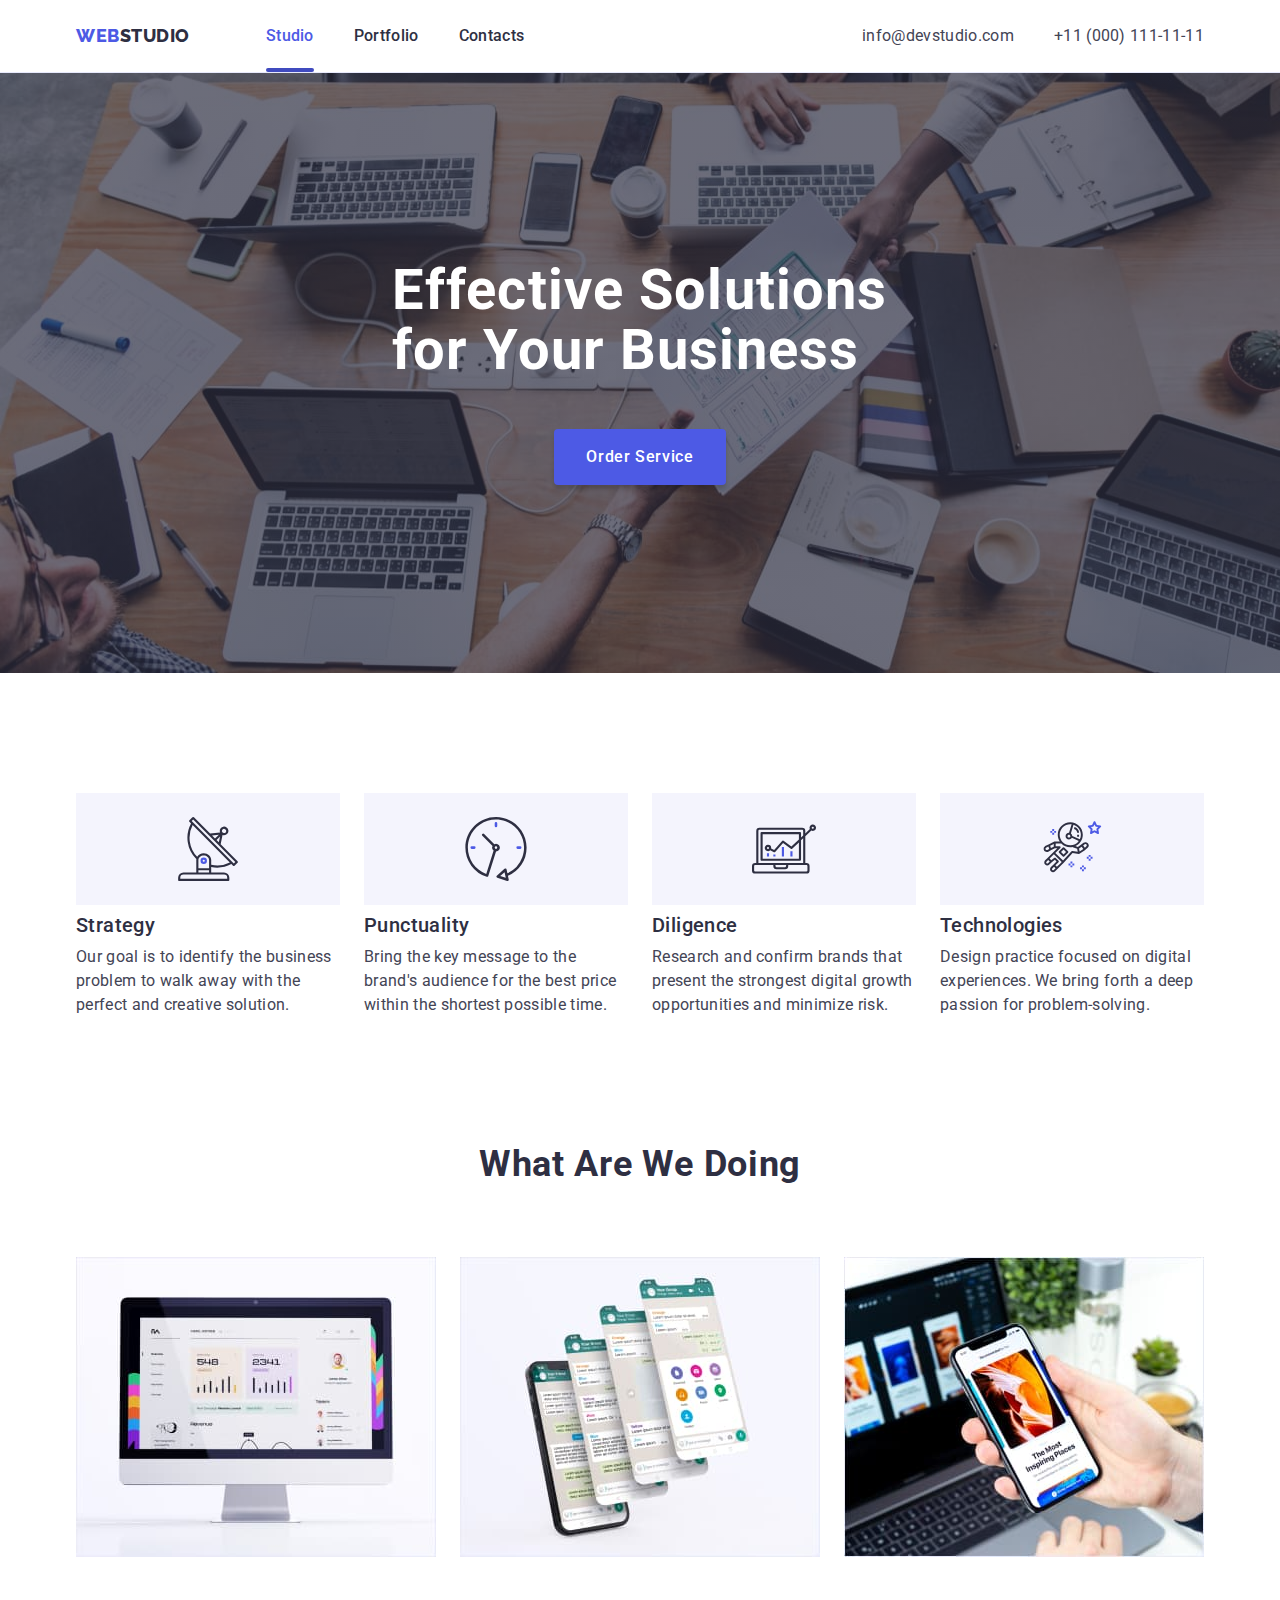
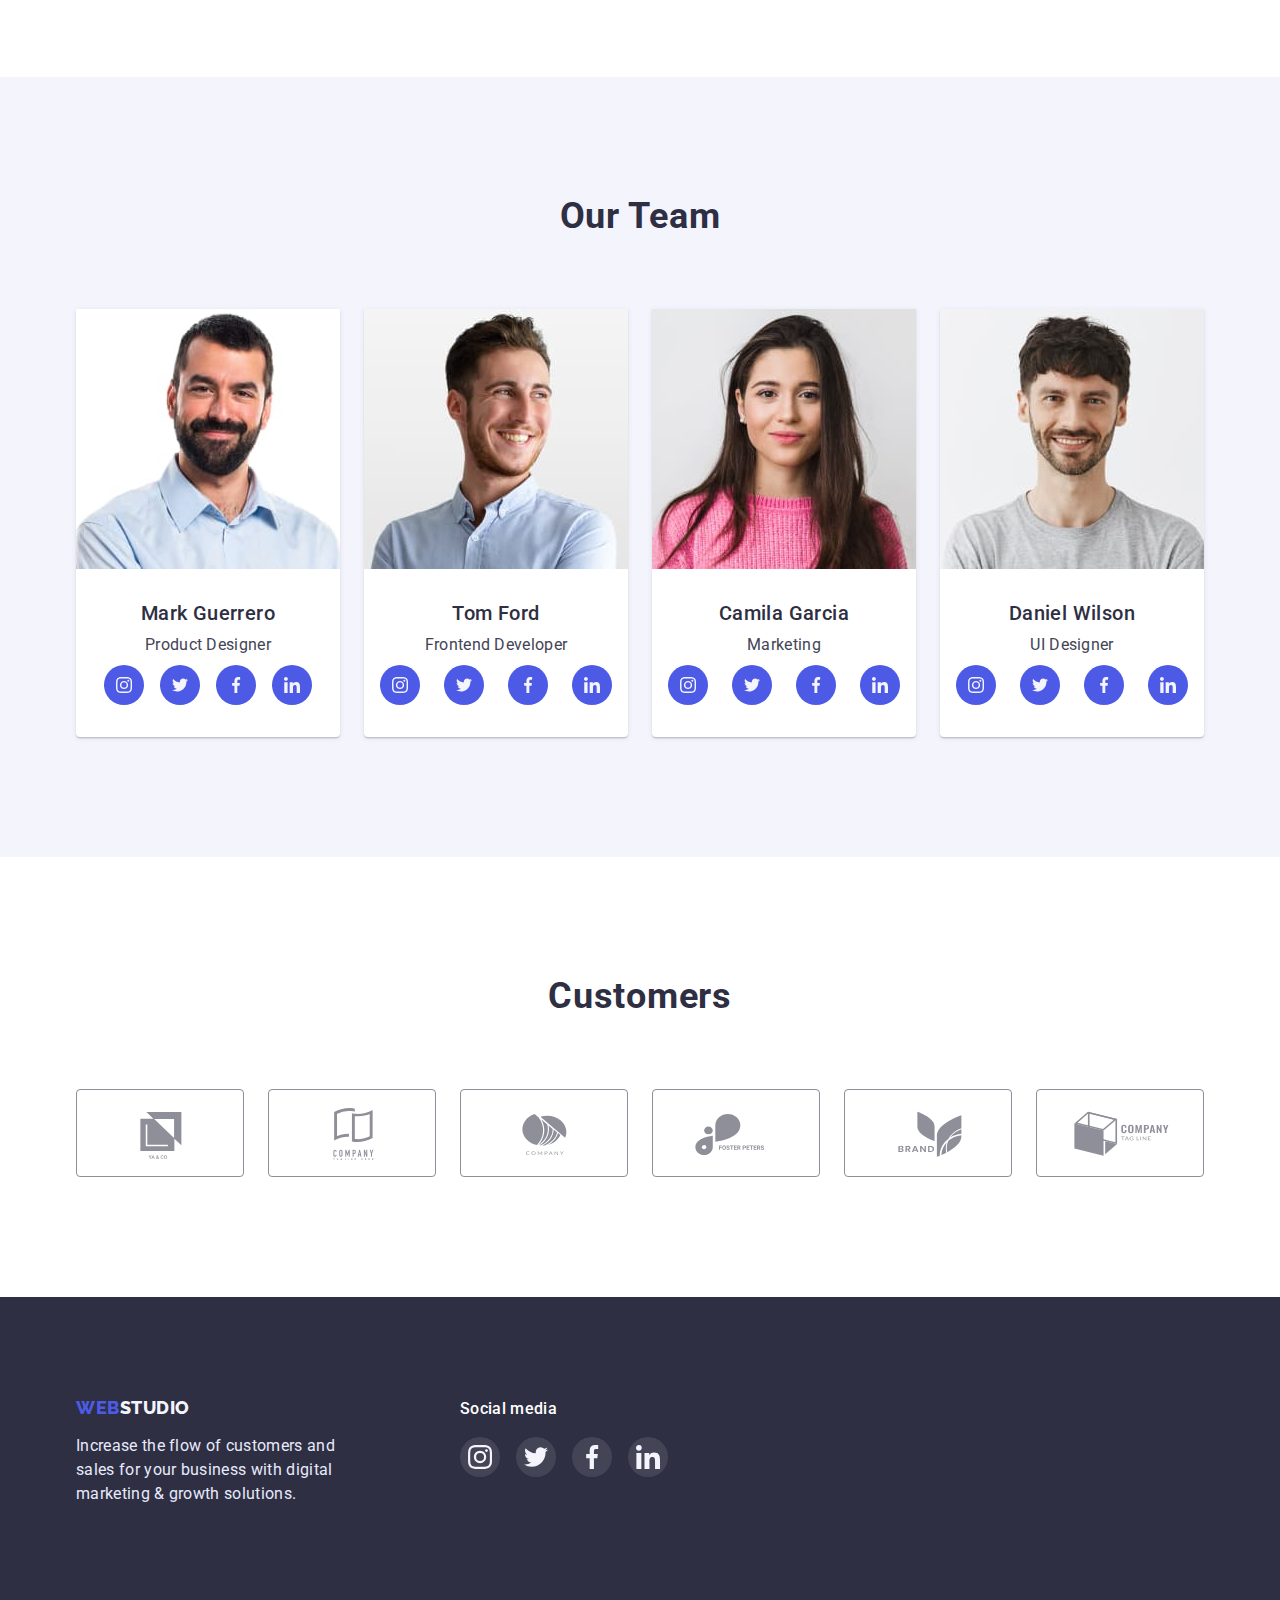
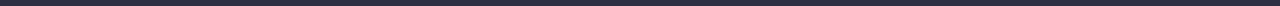
==== index.html @ 066c3ebd "Initial commit" ====
<!DOCTYPE html>
<html lang="en">
  <head>
    <meta charset="UTF-8" />
    <meta http-equiv="X-UA-Compatible" content="IE=edge" />
    <meta name="viewport" content="width=device-width, initial-scale=1.0" />

    <title>WebStudio</title>
    <link rel="preconnect" href="https://fonts.googleapis.com" />
    <link rel="preconnect" href="https://fonts.gstatic.com" crossorigin />
    <link
      href="https://fonts.googleapis.com/css2?family=Raleway:wght@800&family=Roboto:wght@400;500;700;900&display=swap"
      rel="stylesheet" />
    <link
      rel="stylesheet"
      href="https://cdnjs.cloudflare.com/ajax/libs/modern-normalize/1.1.0/modern-normalize.min.css" />
    <link rel="stylesheet" href="./css/styles.css" />
  </head>

  <body>
    <header class="page-header">
      <div class="container page-header-container">
        <nav class="page-nav">
          <a class="logo" href="./index.html"
            ><span class="name-web">Web</span
            ><span class="name-studio">Studio</span></a
          >
          <ul class="menu list">
            <li class="menu-item">
              <a class="menu-link link current" href="">Studio</a>
            </li>
            <li class="menu-item">
              <a class="menu-link link" href="./portfolio.html">Portfolio</a>
            </li>
            <li class="menu-item">
              <a class="menu-link link" href="">Contacts</a>
            </li>
          </ul>
        </nav>
        <address>
          <ul class="contact-info list">
            <li class="menu-item">
              <a class="contact-mail link" href="mailto:info@devstudio.com"
                >info@devstudio.com</a
              >
            </li>
            <li class="menu-item">
              <a class="contact-number link" href="tel:+110001111111"
                >+11 (000) 111-11-11</a
              >
            </li>
          </ul>
        </address>
      </div>
    </header>

    <main>
      <!--Hero-->
      <section class="section-hero">
        <div class="container container-hero">
          <h1 class="main-heading">Effective Solutions for Your Business</h1>
          <button class="main-btn" type="button" data-modal-open>
            Order Service
          </button>
        </div>
      </section>
      <!--Our advantages-->
      <section class="section-advantages">
        <div class="container">
          <h2 class="hidden-heading">Our advantages</h2>

          <ul class="list-advantages list">
            <li class="advantages-item">
              <div class="advantages-logo">
                <svg class="advantages-logo-icon" width="64" height="64">
                  <use href="./images/icons.svg#antenna"></use>
                </svg>
              </div>
              <h3 class="section-subtitle">Strategy</h3>
              <p class="section-text">
                Our goal is to identify the business problem to walk away with
                the perfect and creative solution.
              </p>
            </li>
            <li class="advantages-item">
              <div class="advantages-logo">
                <svg class="advantages-logo-icon" width="64" height="64">
                  <use href="./images/icons.svg#clock"></use>
                </svg>
              </div>
              <h3 class="section-subtitle">Punctuality</h3>
              <p class="section-text">
                Bring the key message to the brand's audience for the best price
                within the shortest possible time.
              </p>
            </li>
            <li class="advantages-item">
              <div class="advantages-logo">
                <svg class="advantages-logo-icon" width="64" height="64">
                  <use href="./images/icons.svg#diagram"></use>
                </svg>
              </div>
              <h3 class="section-subtitle">Diligence</h3>
              <p class="section-text">
                Research and confirm brands that present the strongest digital
                growth opportunities and minimize risk.
              </p>
            </li>
            <li class="advantages-item">
              <div class="advantages-logo">
                <svg class="advantages-logo-icon" width="64" height="64">
                  <use href="./images/icons.svg#astronaut"></use>
                </svg>
              </div>
              <h3 class="section-subtitle">Technologies</h3>
              <p class="section-text">
                Design practice focused on digital experiences. We bring forth a
                deep passion for problem-solving.
              </p>
            </li>
          </ul>
        </div>
      </section>
      <!-- What Are We Doing-->
      <section class="section section-doing">
        <div class="container">
          <h2 class="section-title">What are we doing</h2>
          <ul class="list doing-list">
            <li class="doing-item">
              <img
                src="./images/do-1.jpg"
                alt="monitor"
                width="360"
                height="300" />
            </li>
            <li class="doing-item">
              <img
                src="./images/do-2.jpg"
                alt="cellphone"
                width="360"
                height="300" />
            </li>
            <li class="doing-item">
              <img
                src="./images/do-3.jpg"
                alt="cellphone and laptop"
                width="360"
                height="300" />
            </li>
          </ul>
        </div>
      </section>
      <!-- Our Team-->
      <section class="section section-team">
        <div class="container">
          <h2 class="section-title">Our Team</h2>
          <ul class="list team-list">
            <li class="team-item">
              <img
                src="./images/mark-guerrero.jpg"
                alt="Product Designer"
                width="264"
                height="260" />
              <div class="card-description">
                <h3 class="section-subtitle">Mark Guerrero</h3>
                <p class="section-text">Product Designer</p>
                <ul class="social-list list">
                  <li class="social-list-item">
                    <a href="" class="social-list-link">
                      <svg class="social-list-icon" width="16" height="16">
                        <use href="./images/icons.svg#instagram"></use>
                      </svg>
                    </a>
                  </li>
                  <li class="social-list-item">
                    <a href="" class="social-list-link">
                      <svg class="social-list-icon" width="16" height="16">
                        <use href="./images/icons.svg#twitter"></use>
                      </svg>
                    </a>
                  </li>
                  <li class="social-list-item">
                    <a href="" class="social-list-link">
                      <svg class="social-list-icon" width="16" height="16">
                        <use href="./images/icons.svg#facebook"></use>
                      </svg>
                    </a>
                  </li>
                  <li class="social-list-item">
                    <a href="" class="social-list-link">
                      <svg class="social-list-icon" width="16" height="16">
                        <use href="./images/icons.svg#linkedin"></use>
                      </svg>
                    </a>
                  </li>
                </ul>
              </div>
            </li>
            <li class="team-item">
              <img
                src="./images/tom-ford.jpg"
                alt="Frontend Developer"
                width="264"
                height="260" />
              <div class="card-description">
                <h3 class="section-subtitle">Tom Ford</h3>
                <p class="section-text">Frontend Developer</p>
                <ul class="social-list">
                  <li class="social-list-item">
                    <a href="" class="social-list-link">
                      <svg class="social-list-icon" width="16" height="16">
                        <use href="./images/icons.svg#instagram"></use>
                      </svg>
                    </a>
                  </li>
                  <li class="social-list-item">
                    <a href="" class="social-list-link">
                      <svg class="social-list-icon" width="16" height="16">
                        <use href="./images/icons.svg#twitter"></use>
                      </svg>
                    </a>
                  </li>
                  <li class="social-list-item">
                    <a href="" class="social-list-link">
                      <svg class="social-list-icon" width="16" height="16">
                        <use href="./images/icons.svg#facebook"></use>
                      </svg>
                    </a>
                  </li>
                  <li class="social-list-item">
                    <a href="" class="social-list-link">
                      <svg class="social-list-icon" width="16" height="16">
                        <use href="./images/icons.svg#linkedin"></use>
                      </svg>
                    </a>
                  </li>
                </ul>
              </div>
            </li>
            <li class="team-item">
              <img
                src="./images/camila-garcia.jpg"
                alt="Marketing Specialist"
                width="264"
                height="260" />
              <div class="card-description">
                <h3 class="section-subtitle">Camila Garcia</h3>
                <p class="section-text">Marketing</p>
                <ul class="social-list">
                  <li class="social-list-item">
                    <a href="" class="social-list-link">
                      <svg class="social-list-icon" width="16" height="16">
                        <use href="./images/icons.svg#instagram"></use>
                      </svg>
                    </a>
                  </li>
                  <li class="social-list-item">
                    <a href="" class="social-list-link">
                      <svg class="social-list-icon" width="16" height="16">
                        <use href="./images/icons.svg#twitter"></use>
                      </svg>
                    </a>
                  </li>
                  <li class="social-list-item">
                    <a href="" class="social-list-link">
                      <svg class="social-list-icon" width="16" height="16">
                        <use href="./images/icons.svg#facebook"></use>
                      </svg>
                    </a>
                  </li>
                  <li class="social-list-item">
                    <a href="" class="social-list-link">
                      <svg class="social-list-icon" width="16" height="16">
                        <use href="./images/icons.svg#linkedin"></use>
                      </svg>
                    </a>
                  </li>
                </ul>
              </div>
            </li>
            <li class="team-item">
              <img
                src="./images/daniel-wilson.jpg"
                alt="UI Designer"
                width="264"
                height="260" />
              <div class="card-description">
                <h3 class="section-subtitle">Daniel Wilson</h3>
                <p class="section-text">UI Designer</p>
                <ul class="social-list">
                  <li class="social-list-item">
                    <a href="" class="social-list-link">
                      <svg class="social-list-icon" width="16" height="16">
                        <use href="./images/icons.svg#instagram"></use>
                      </svg>
                    </a>
                  </li>
                  <li class="social-list-item">
                    <a href="" class="social-list-link">
                      <svg class="social-list-icon" width="16" height="16">
                        <use href="./images/icons.svg#twitter"></use>
                      </svg>
                    </a>
                  </li>
                  <li class="social-list-item">
                    <a href="" class="social-list-link">
                      <svg class="social-list-icon" width="16" height="16">
                        <use href="./images/icons.svg#facebook"></use>
                      </svg>
                    </a>
                  </li>
                  <li class="social-list-item">
                    <a href="" class="social-list-link">
                      <svg class="social-list-icon" width="16" height="16">
                        <use href="./images/icons.svg#linkedin"></use>
                      </svg>
                    </a>
                  </li>
                </ul>
              </div>
            </li>
          </ul>
        </div>
      </section>

      <!-- Customers -->
      <section class="section section-customers">
        <div class="container">
          <h2 class="section-title customers-title">Customers</h2>
          <ul class="customers-list">
            <li class="customers-item">
              <a href="" class="customers-link">
                <svg class="customers-icon" width="104" height="56">
                  <use href="./images/icons.svg#logo-1"></use>
                </svg>
              </a>
            </li>
            <li class="customers-item">
              <a href="" class="customers-link">
                <svg class="customers-icon" width="104" height="56">
                  <use href="./images/icons.svg#logo-2"></use>
                </svg>
              </a>
            </li>
            <li class="customers-item">
              <a href="" class="customers-link">
                <svg class="customers-icon" width="104" height="56">
                  <use href="./images/icons.svg#logo-3"></use>
                </svg>
              </a>
            </li>
            <li class="customers-item">
              <a href="" class="customers-link">
                <svg class="customers-icon" width="104" height="56">
                  <use href="./images/icons.svg#logo-4"></use>
                </svg>
              </a>
            </li>
            <li class="customers-item">
              <a href="" class="customers-link">
                <svg class="customers-icon" width="104" height="56">
                  <use href="./images/icons.svg#logo-5"></use>
                </svg>
              </a>
            </li>
            <li class="customers-item">
              <a href="" class="customers-link">
                <svg class="customers-icon" width="104" height="56">
                  <use href="./images/icons.svg#logo-6"></use>
                </svg>
              </a>
            </li>
          </ul>
        </div>
      </section>
    </main>
    <!-- Footer -->
    <footer class="footer">
      <div class="container footer-general">
        <div>
          <a class="link name-footer" href="./index.html"
            ><span class="name-web-footer">Web</span
            ><span class="name-studio-footer">Studio</span></a
          >
          <p class="text-footer">
            Increase the flow of customers and sales for your business with
            digital marketing & growth solutions.
          </p>
        </div>

        <div class="social-media-footer">
          <p class="social-media">Social media</p>
          <ul class="social-list list">
            <li class="social-list-item">
              <a href="" class="footer-list-link">
                <svg class="footer-icon" width="24" height="24">
                  <use href="./images/icons.svg#instagram-2"></use>
                </svg>
              </a>
            </li>
            <li class="social-list-item">
              <a href="" class="footer-list-link">
                <svg class="footer-icon" width="24" height="24">
                  <use href="./images/icons.svg#twitter-2"></use>
                </svg>
              </a>
            </li>
            <li class="social-list-item">
              <a href="" class="footer-list-link">
                <svg class="footer-icon" width="24" height="24">
                  <use href="./images/icons.svg#facebook-2"></use>
                </svg>
              </a>
            </li>
            <li class="social-list-item">
              <a href="" class="footer-list-link">
                <svg class="footer-icon" width="24" height="24">
                  <use href="./images/icons.svg#linkedin-2"></use>
                </svg>
              </a>
            </li>
          </ul>
        </div>
      </div>
    </footer>

    <div class="backdrop is-hidden" data-modal>
      <div class="modal">
        <button type="button" class="modal-close-btn" data-modal-close>
          <svg class="modal-close-icon" width="8" height="8">
            <use href="./images/icons.svg#icon-close-modal"></use>
          </svg>
        </button>
      </div>
    </div>

    <script src="./js/modal.js"></script>
  </body>
</html>
---- css/styles.css ----
:root {
  --primary-brand-color: #4d5ae5;
  --pressed-state-color: #404bbf;
  --headings-herobackground-color: #2e2f42;
  --body-text-color: #434455;
  --background-color: #ffffff;
  --light-background-color: #f4f4fd;
  --accent-color: #e7e9fc;
}

/* ================MAIN PAGE================ */
body {
  font-family: "Roboto", sans-serif;
  color: var(--headings-herobackground-color);
  background-color: var(--background-color);
}

h1,
h2,
h3,
h4,
h5,
h6,
p {
  margin: 0;
}

ul,
ol {
  list-style: none;
  padding-left: 0;
  margin: 0;
}

a {
  text-decoration: none;
}

img {
  display: block;
  max-width: 100%;
  height: auto;
}

button {
  display: block;
  border: none;
  border-radius: 4px;
  cursor: pointer;
}

.section {
  padding-top: 120px;
  padding-bottom: 120px;
}

.container {
  width: 100%;
  max-width: 1158px;
  padding: 0 15px;
  margin: 0 auto;
  align-items: center;
}

/* ================HEADER================ */
.page-header {
  border-bottom: 1px solid var(--accent-color);
  display: flex;
}

.page-header-container {
  display: flex;
}

.page-nav {
  display: flex;
  align-items: center;
}

.page-nav .list {
  margin-left: 76px;
}

.name-web {
  font-family: "Raleway", sans-serif;
  font-weight: 800;
  font-size: 18px;
  line-height: 1.33;
  letter-spacing: 0.03em;
  text-transform: uppercase;
  text-decoration: none;

  color: var(--primary-brand-color);
}

.logo {
  text-decoration: none;
}

.name-studio {
  font-family: "Raleway", sans-serif;
  font-weight: 800;
  font-size: 18px;
  line-height: 1.33;
  letter-spacing: 0.03em;
  text-transform: uppercase;

  color: var(--headings-herobackground-color);
}

.menu {
  display: flex;
}

.menu .menu-item + .menu-item {
  margin-left: 40px;
}

.menu-link.current {
  color: var(--primary-brand-color);
}
.menu-link {
  display: block;
  padding-top: 24px;
  padding-bottom: 24px;
  font-family: "Roboto", sans-serif;
  font-weight: 500;
  font-size: 16px;
  line-height: 1.5;
  letter-spacing: 0.02em;
  position: relative;

  color: var(--headings-herobackground-color);
  transition: color 250ms cubic-bezier(0.4, 0, 0.2, 1);
}

.menu-link.current::after {
  content: "";

  position: absolute;
  left: 0;
  bottom: 0;
  display: block;
  width: 100%;
  height: 4px;
  background-color: var(--pressed-state-color);
  border-radius: 2px;
  opacity: 1;
  /* transition: opacity 250ms cubic-bezier(0.4, 0, 0.2, 1); */
}

.menu-link:hover,
.menu-link:focus,
.menu-link:active,
.contact-mail:hover,
.contact-mail:focus,
.contact-mail:active,
.contact-number:hover,
.contact-number:focus,
.contact-number:active {
  color: var(--pressed-state-color);
}

.contact-info {
  display: flex;
}

address {
  margin-left: auto;
  font-style: normal;
}

.contact-info .menu-item + .menu-item {
  margin-left: 40px;
}

.contact-mail,
.contact-number {
  font-size: 16px;
  line-height: 1.5;
  letter-spacing: 0.02em;

  color: var(--body-text-color);
  transition: color 250ms cubic-bezier(0.4, 0, 0.2, 1);
}

/* ================SECTION HERO================ */

.section-hero {
  margin: 0 auto;
  padding: 188px 0;
  background-image: linear-gradient(
      rgba(46, 47, 66, 0.7),
      rgba(46, 47, 66, 0.7)
    ),
    url(../images/people-office.jpg);
  background-size: cover;
  background-repeat: no-repeat;
  max-width: 1440px;
  max-height: 600px;

  background-color: var(--headings-herobackground-color);
}

.main-btn {
  display: block;
  min-width: 169px;
  font-weight: 500;
  font-size: 16px;
  line-height: 1.5;
  letter-spacing: 0.04em;
  color: var(--background-color);
  background-color: var(--primary-brand-color);
  box-shadow: 0px 4px 4px rgba(0, 0, 0, 0.15);
  border: none;
  margin: 0 auto;
  padding: 16px 32px;

  transition: background-color 250ms cubic-bezier(0.4, 0, 0.2, 1);
}

.main-btn:hover,
.main-btn:focus {
  background-color: var(--pressed-state-color);
}

.main-heading {
  width: 496px;
  margin: 0 auto;
  margin-bottom: 48px;
  font-weight: 700;
  font-size: 56px;
  line-height: 1.07;
  letter-spacing: 0.02em;

  color: var(--background-color);
}

/* ================SECTION ADVANTAGES================ */

.section-advantages {
  padding: 120px 0;
}

.hidden-heading {
  position: absolute;
  width: 1px;
  height: 1px;
  margin: -1px;
  border: 0;
  padding: 0;

  white-space: nowrap;
  clip-path: inset(100%);
  clip: rect(0 0 0 0);
  overflow: hidden;
}

.advantages-logo {
  display: flex;
  justify-content: center;
  align-items: center;
  width: 264px;
  height: 112px;
  margin-bottom: 8px;
  background-color: var(--light-background-color);
}

.list-advantages {
  display: flex;
}

.list-advantages .advantages-item + .advantages-item {
  margin-left: 24px;
}

.advantages-item .section-text {
  text-align: left;
}

.section-subtitle {
  margin-bottom: 8px;
  font-weight: 500;
  font-size: 20px;
  line-height: 1.2;
  letter-spacing: 0.02em;
  color: var(--headings-herobackground-color);
}

.section-text {
  margin-top: 0;
  margin-bottom: 8px;
  font-style: normal;
  font-size: 16px;
  line-height: 1.5;
  letter-spacing: 0.02em;

  color: var(--body-text-color);
}

.section-title {
  margin-bottom: 72px;
  font-weight: 700;
  font-size: 36px;
  line-height: 1.11;

  text-align: center;
  letter-spacing: 0.02em;
  text-transform: capitalize;

  color: var(--headings-herobackground-color);
}

/* ================SECTION WHAT ARE WE DOING================ */

.section-doing {
  padding-top: 0;
}

.doing-list {
  display: flex;
  gap: 24px;
}

/* ================SECTION TEAM================ */

.section-team {
  background-color: var(--light-background-color);
}

.card-description {
  text-align: center;
  padding-top: 32px;
  padding-bottom: 32px;
}

.team-list {
  display: flex;
}

.team-list .team-item {
  background-color: var(--background-color);
  box-shadow: 0px 1px 6px rgba(46, 47, 66, 0.08),
    0px 1px 1px rgba(46, 47, 66, 0.16), 0px 2px 1px rgba(46, 47, 66, 0.08);
  border-radius: 0px 0px 4px 4px;
}

.team-list .team-item + .team-item {
  margin-left: 24px;
}

.social-list {
  display: flex;
  justify-content: center;
  gap: 24px;
}
.social-list-link {
  display: flex;
  justify-content: center;
  align-items: center;
  width: 40px;
  height: 40px;
  border-radius: 50%;
  background-color: var(--primary-brand-color);
  transition: background-color 250ms cubic-bezier(0.4, 0, 0.2, 1);
}

.social-list-link:hover,
.social-list-link:focus {
  background-color: var(--pressed-state-color);
}

/* ================CUSTOMERS================ */

.customers-list {
  display: flex;
  margin: 0 auto;
  justify-content: center;
  align-items: center;
  gap: 24px;
}

.customers-link {
  display: flex;
  justify-content: center;
  align-items: center;
  width: 168px;
  height: 88px;

  color: #8e8f99;
  border: 1px solid currentColor;
  border-radius: 4px;
  transition: color 250ms cubic-bezier(0.4, 0, 0.2, 1);
}

.customers-link:hover,
.customers-link:focus {
  color: var(--pressed-state-color);
}

.customers-icon {
  fill: currentColor;
}

/* ================FOOTER================ */

.footer {
  background-color: var(--headings-herobackground-color);
  padding-top: 100px;
  padding-bottom: 100px;
}

.footer-general {
  display: flex;
  align-items: flex-start;
}

.name-studio-footer {
  color: var(--light-background-color);
}

.name-footer {
  display: inline-block;
  margin-bottom: 16px;
  font-family: "Raleway", sans-serif;
  font-weight: 800;
  font-size: 18px;
  line-height: 1.17;
  letter-spacing: 0.03em;
  text-transform: uppercase;
  color: var(--primary-brand-color);
}

.text-footer {
  max-width: 100%;
  width: 264px;
  margin-top: 0;
  margin-bottom: 0;
  font-size: 16px;
  line-height: 1.5;
  letter-spacing: 0.02em;
  color: var(--accent-color);
}

.flex-footer {
  display: flex;
}

.footer-list-link {
  display: flex;
  justify-content: center;
  align-items: center;
  width: 40px;
  height: 40px;
  border-radius: 50%;
  background-color: rgba(255, 255, 255, 0.1);
  transition: background-color 250ms cubic-bezier(0.4, 0, 0.2, 1);
}

.footer-list-link:hover,
.footer-list-link:focus {
  background-color: #31d0aa;
}

.social-media-footer {
  margin-left: 120px;
}

.social-media {
  display: block;
  font-family: "Roboto", sans-serif;
  font-weight: 500;
  font-size: 16px;
  line-height: 1.5;
  letter-spacing: 0.02em;
  margin-bottom: 16px;
  color: var(--background-color);
}

.social-list-footer {
  display: flex;
}

.social-list.list {
  gap: 16px;
}

/* ================MODAL================ */
.backdrop {
  position: fixed;
  top: 0;
  left: 0;
  z-index: 100;
  width: 100%;
  height: 100%;
  background-color: rgba(46, 47, 66, 0.4);
  transform: scale(1);
  transition: transform 250ms cubic-bezier(0.4, 0, 0.2, 1),
    opacity 250ms cubic-bezier(0.4, 0, 0.2, 1),
    visibility 250ms cubic-bezier(0.4, 0, 0.2, 1);
}

.backdrop.is-hidden {
  opacity: 0;
  visibility: hidden;
  pointer-events: none;
  transform: scale(0);
}

.modal {
  position: absolute;
  top: 50%;
  left: 50%;
  transform: translate(-50%, -50%);
  width: 408px;
  height: 576px;
  background-color: #fcfcfc;
}

.modal-close-btn {
  position: absolute;
  top: 24px;
  right: 24px;
  display: flex;
  justify-content: center;
  align-items: center;
  width: 24px;
  height: 24px;
  padding: 0;
  background-color: var(--accent-color);
  border: 1px solid rgba(0, 0, 0, 0.1);
  border-radius: 50%;

  transition: background-color 250ms cubic-bezier(0.4, 0, 0.2, 1);
}

.modal-close-btn:hover,
.modal-close-btn:focus {
  background-color: var(--pressed-state-color);
}

.modal-close-btn:hover .modal-close-icon {
  fill: var(--background-color);
}
.modal-close-icon {
  transition: fill 250ms cubic-bezier(0.4, 0, 0.2, 1);
}

/*================portfolio.html================ */
.filter-buttons {
  display: flex;
  justify-content: center;
  margin-bottom: 72px;
}

.filter-item + .filter-item {
  margin-left: 24px;
}

.filter-btn {
  padding: 12px 24px;
  font-family: "Roboto", sans-serif;
  font-weight: 500;
  font-size: 16px;
  line-height: 1.5;
  letter-spacing: 0.04em;
  color: var(--primary-brand-color);
  background-color: var(--light-background-color);
  border: 1px solid var(--accent-color);
  transition: color 250ms cubic-bezier(0.4, 0, 0.2, 1),
    background-color 250ms cubic-bezier(0.4, 0, 0.2, 1),
    box-shadow 250ms cubic-bezier(0.4, 0, 0.2, 1);
}

.filter-btn:hover,
.filter-btn:focus {
  color: var(--background-color);
  background-color: var(--pressed-state-color);
  box-shadow: 0px 3px 1px rgba(0, 0, 0, 0.1), 0px 2px 1px rgba(0, 0, 0, 0.08),
    0px 2px 2px rgba(0, 0, 0, 0.12);
}

.portfolio-section {
  padding-top: 96px;
  padding-bottom: 120px;
}
.card-description-portfolio {
  padding-top: 32px;
  padding-bottom: 32px;
  padding-left: 16px;
  border: 1px solid var(--accent-color);
  border-top: 0;
}

.portfolio-items {
  display: flex;
  flex-wrap: wrap;
}

.portfolio-list {
  width: 360px;
  margin-right: 24px;
  margin-bottom: 48px;
}

.portfolio-item {
  display: block;
  box-shadow: 0px 1px 6px rgba(46, 47, 66, 0.08);
  transition: box-shadow 250ms cubic-bezier(0.4, 0, 0.2, 1);
}

.portfolio-item:hover,
.portfolio-item:focus {
  box-shadow: 0px 1px 6px rgba(46, 47, 66, 0.08),
    0px 1px 1px rgba(46, 47, 66, 0.16), 0px 2px 1px rgba(46, 47, 66, 0.08);
}

.portfolio-list:nth-child(3n) {
  margin-right: 0;
}

.portfolio-list:nth-last-child(-n + 3) {
  margin-bottom: 0;
}

.overlay {
  position: absolute;
  left: 0;
  top: 0;
  width: 100%;
  height: 100%;
  overflow: auto;
  transform: translate(0, 100%);
  transition: transform 250ms cubic-bezier(0.4, 0, 0.2, 1);
  font-family: "Roboto", sans-serif;
  font-size: 16px;
  line-height: 1.5;
  letter-spacing: 0.02em;
  padding: 40px 32px 164px;

  color: var(--light-background-color);
  background-color: var(--primary-brand-color);
  background-image: linear-gradient(
      0deg,
      rgba(77, 90, 229, 0.1),
      rgba(77, 90, 229, 0.1)
    ),
    url(4);
}

.portfolio-item:hover .overlay,
.portfolio-item:focus .overlay {
  transform: translate(0, 0);
}

.team-list-wrapper {
  position: relative;
  overflow: hidden;
}
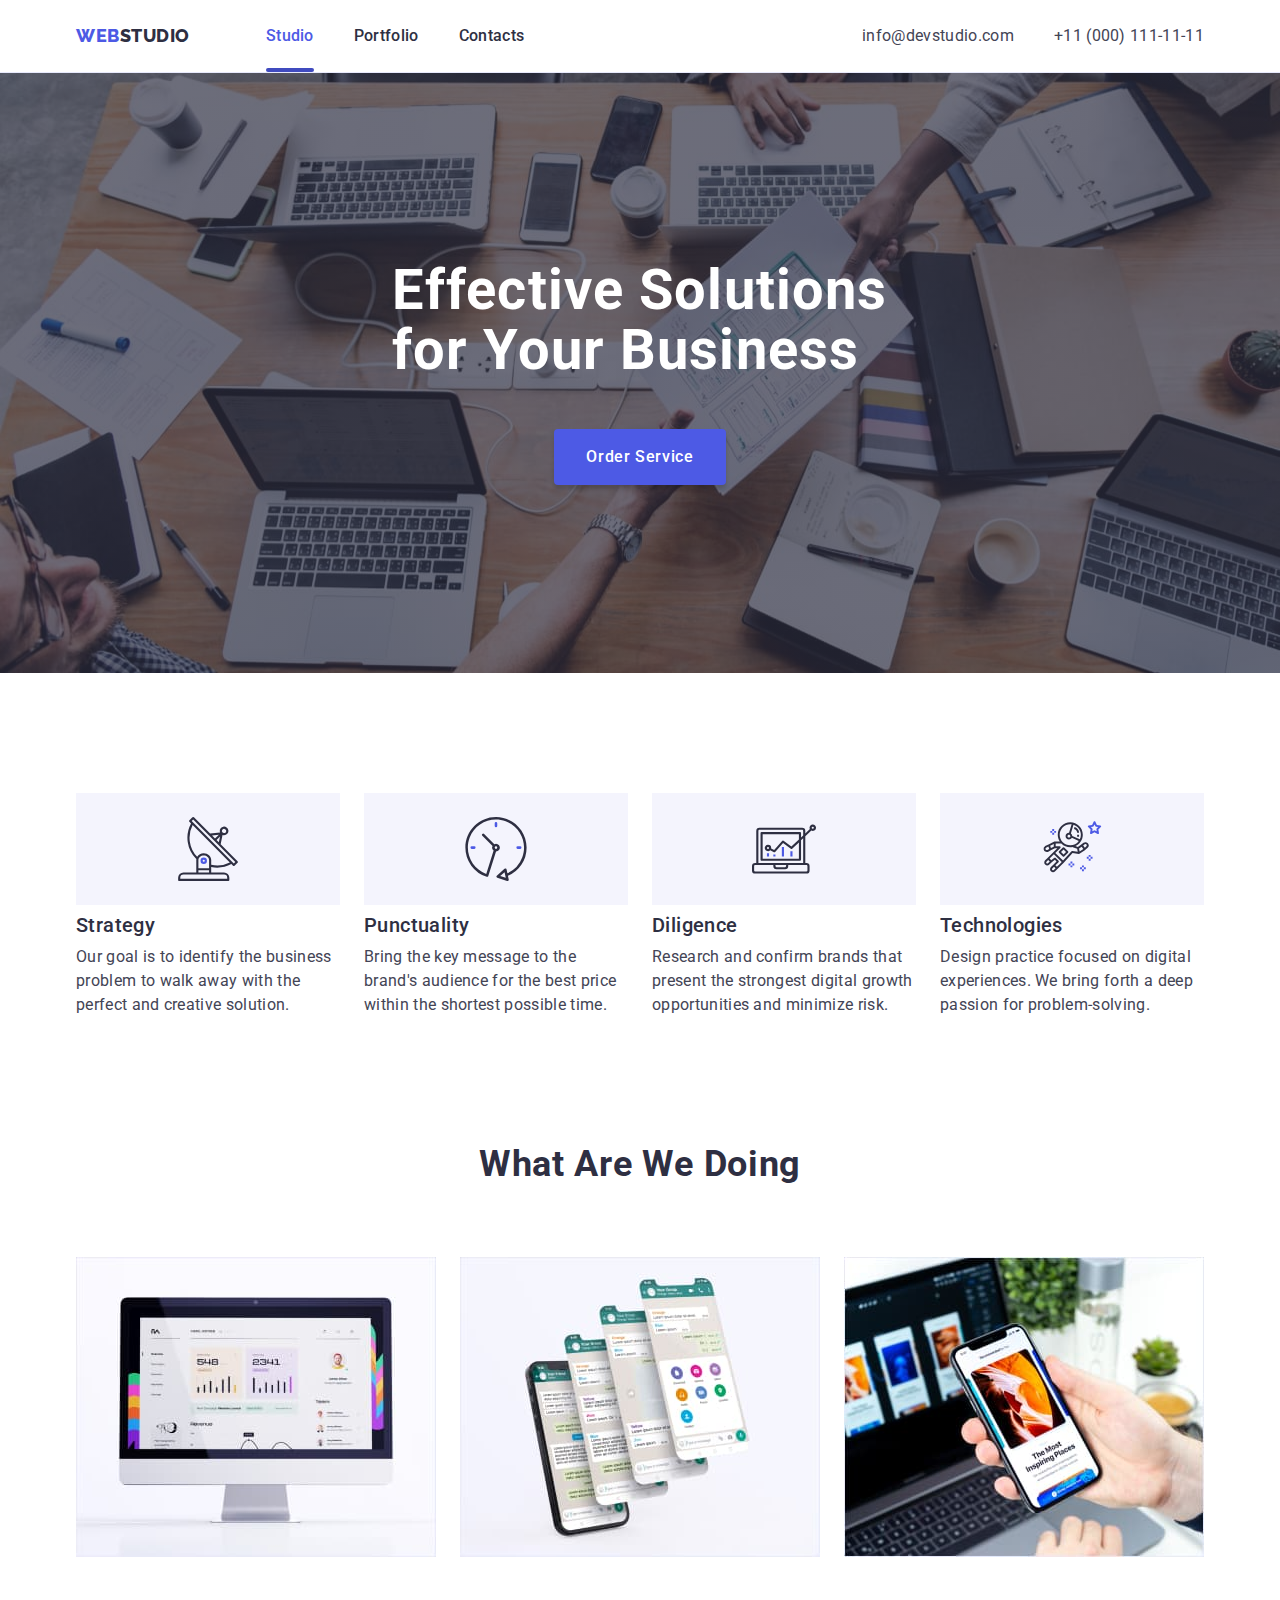
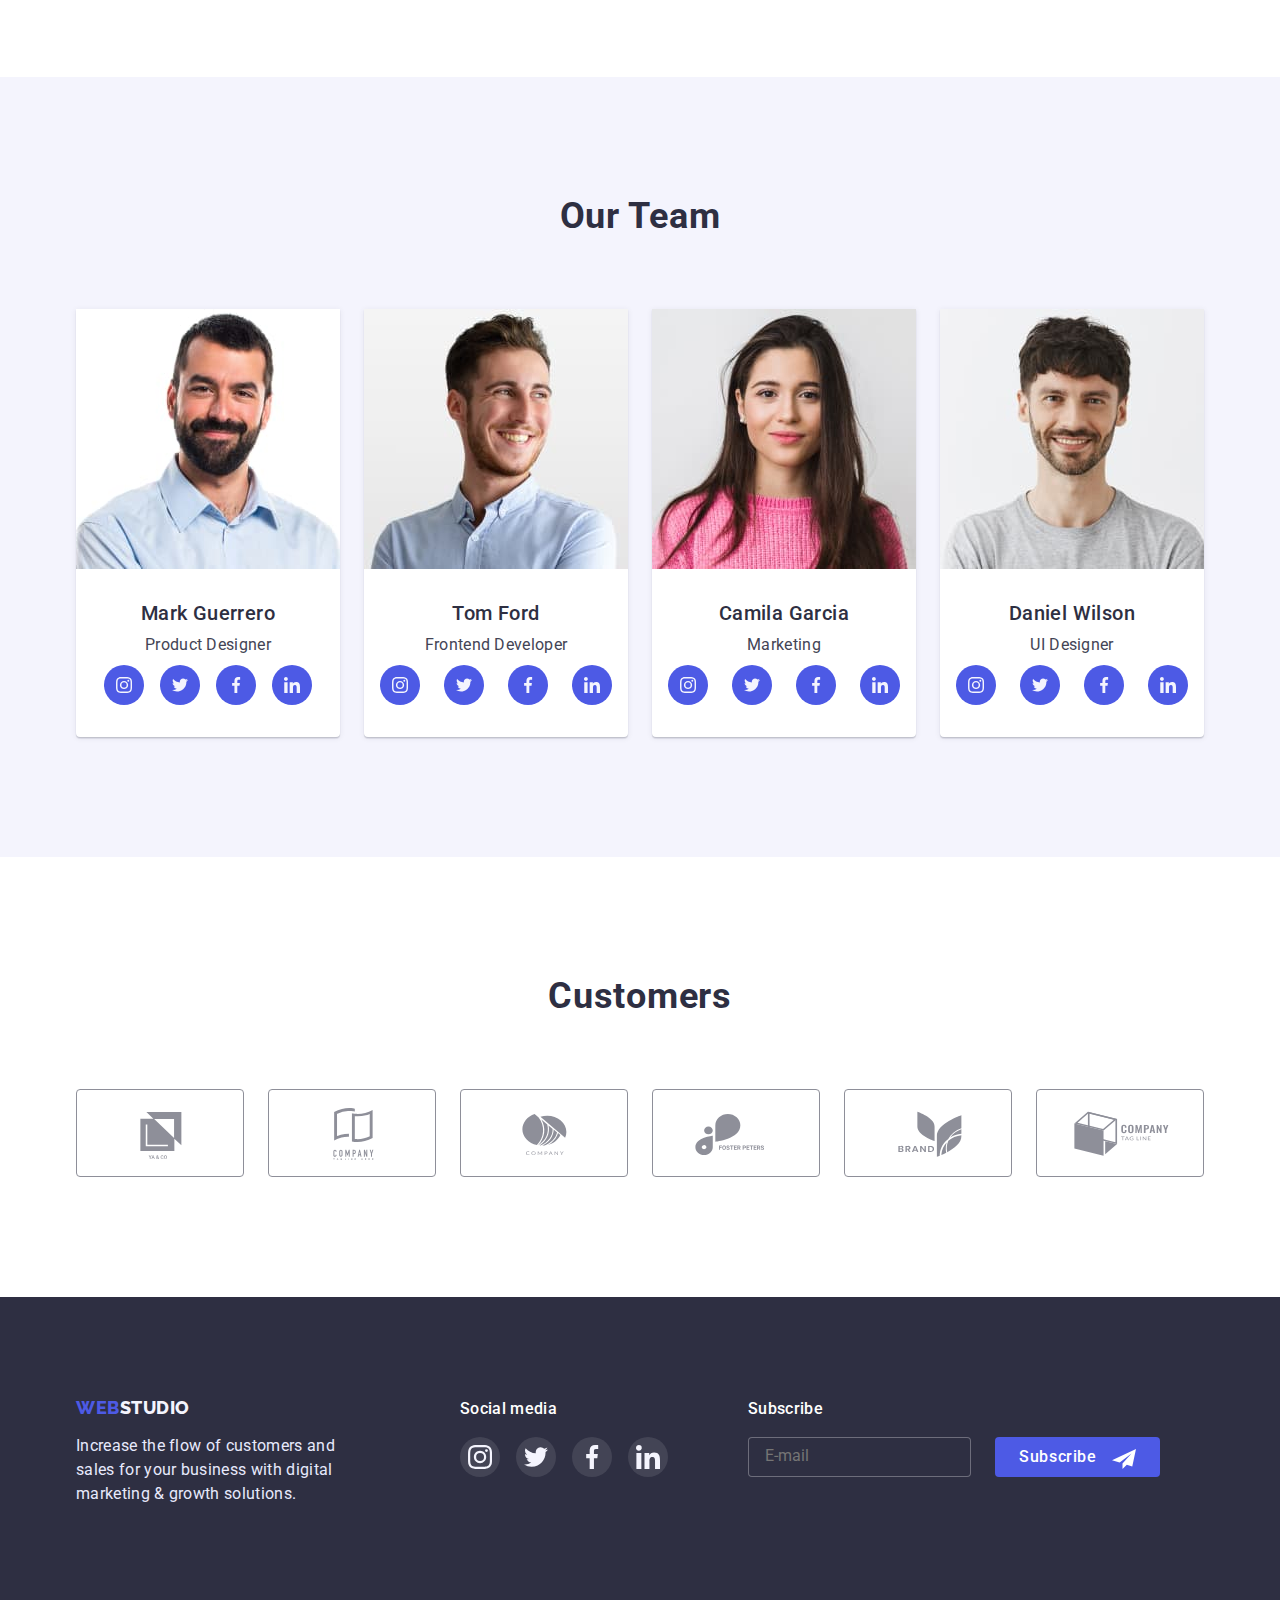
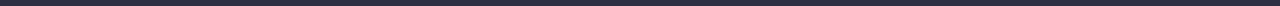
==== commit 37ebb74e: "update html and css files" ====
--- a/index.html
+++ b/index.html
@@ -421,6 +421,24 @@
             </li>
           </ul>
         </div>
+
+        <div class="subscribe-footer">
+          <p class="social-media">Subscribe</p>
+          <form class="form">
+            <input
+              type="email"
+              name="email"
+              class="footer-email"
+              placeholder="E-mail"
+              required />
+            <button type="submit" class="btn-subscribe">
+              Subscribe
+              <svg class="subscribe-logo" width="24" height="24">
+                <use href="./images/icons.svg#subscribe"></use>
+              </svg>
+            </button>
+          </form>
+        </div>
       </div>
     </footer>
 
@@ -431,6 +449,71 @@
             <use href="./images/icons.svg#icon-close-modal"></use>
           </svg>
         </button>
+        <form class="modal-form">
+          <p class="modal-form-notice">
+            Leave your contacts and we will call you back
+          </p>
+          <label class="modal-form-field">
+            <span class="modal-form-input-descr">Name</span>
+            <span class="modal-name">
+              <input
+                type="text"
+                name="user_name"
+                class="modal-form-input"
+                required
+                pattern="[a-zA-Zа-яА-Я]+"
+                minlength="3" />
+              <svg class="modal-name-icon" width="18" height="18">
+                <use href="./images/icons.svg#modal-name-icon"></use>
+              </svg>
+            </span>
+          </label>
+          <label class="modal-form-field"
+            ><span class="modal-form-input-descr">Phone</span>
+            <span class="modal-phone">
+              <input
+                type="tel"
+                name="user_phone"
+                class="modal-form-input"
+                required />
+              <svg class="modal-phone-icon" width="18" height="24">
+                <use href="./images/icons.svg#modal-phone-icon"></use>
+              </svg>
+            </span>
+          </label>
+          <label class="modal-form-field"
+            ><span class="modal-form-input-descr">Email</span>
+            <span class="modal-email">
+              <input
+                type="email"
+                name="user_email"
+                class="modal-form-input"
+                required />
+              <svg class="modal-email-icon" width="18" height="24">
+                <use href="./images/icons.svg#modal-email-icon"></use>
+              </svg>
+            </span>
+          </label>
+          <label class="modal-form-field"
+            ><span class="modal-form-input-descr">Comment</span>
+            <textarea
+              name="user_message"
+              class="modal-form-message"
+              placeholder="Text input"></textarea>
+          </label>
+
+          <input
+            type="checkbox"
+            id="user-policy"
+            name="user-policy"
+            class="modal-form-checkbox hidden-heading" />
+          <label for="user-policy" class="modal-form-checkbox-descr"
+            >I accept the terms and conditions of the&nbsp;
+            <a href="#" class="privacy-policy-text">Privacy Policy</a>
+          </label>
+
+          <button type="submit" class="modal-submit-btn">Send</button>
+        </form>
       </div>
     </div>
 
--- a/css/styles.css
+++ b/css/styles.css
@@ -477,12 +477,46 @@
   color: var(--background-color);
 }
 
-.social-list-footer {
-  display: flex;
-}
-
 .social-list.list {
   gap: 16px;
+}
+
+.subscribe-footer {
+  margin-left: 80px;
+}
+
+.form {
+  display: flex;
+  gap: 24px;
+}
+
+.footer-email {
+  padding-left: 16px;
+  color: rgba(255, 255, 255, 0.6);
+  border: 1px solid rgba(255, 255, 255, 0.3);
+  border-radius: 4px;
+  background-color: var(--headings-herobackground-color);
+}
+
+.btn-subscribe {
+  position: relative;
+  width: 165px;
+  height: 40px;
+  border-radius: 4px;
+  background-color: var(--primary-brand-color);
+  padding: 8px 64px 8px 24px;
+  font-family: "Roboto", sans-serif;
+  font-weight: 500;
+  font-size: 16px;
+  line-height: 1.5;
+  letter-spacing: 0.04em;
+  color: var(--background-color);
+}
+
+.subscribe-logo {
+  position: absolute;
+  top: 10px;
+  right: 24px;
 }
 
 /* ================MODAL================ */
@@ -514,6 +548,7 @@
   transform: translate(-50%, -50%);
   width: 408px;
   height: 576px;
+  padding: 72px 24px 24px;
   background-color: #fcfcfc;
 }
 
@@ -544,6 +579,162 @@
 }
 .modal-close-icon {
   transition: fill 250ms cubic-bezier(0.4, 0, 0.2, 1);
+}
+
+.modal-form {
+  display: flex;
+  flex-direction: column;
+}
+
+.modal-form-notice {
+  font-family: "Roboto", sans-serif;
+  font-weight: 500;
+  font-size: 16px;
+  line-height: 1.5;
+  text-align: center;
+  letter-spacing: 0.02em;
+  margin-bottom: 14px;
+  color: var(--headings-herobackground-color);
+}
+
+.modal-form-field {
+  margin-bottom: 8px;
+}
+
+.modal-form-input-descr {
+  font-family: "Roboto", sans-serif;
+  font-size: 12px;
+  line-height: 1.17;
+  letter-spacing: 0.01em;
+  margin-bottom: 4px;
+  color: #8e8f99;
+}
+
+.modal-form-input {
+  width: 100%;
+  height: 40px;
+  padding-left: 38px;
+
+  border: 1px solid rgba(33, 33, 33, 0.2);
+  border-radius: 4px;
+  transition: border-color 250ms cubic-bezier(0.4, 0, 0.2, 1);
+}
+
+.modal-form-input:focus {
+  outline: none;
+  border-color: var(--primary-brand-color);
+}
+
+.modal-form-input:focus + .modal-name-icon,
+.modal-form-input:focus + .modal-phone-icon,
+.modal-form-input:focus + .modal-email-icon {
+  fill: var(--primary-brand-color);
+}
+
+.modal-form-input-descr {
+  display: block;
+  width: 100%;
+}
+
+.modal-name,
+.modal-phone,
+.modal-email {
+  display: block;
+  position: relative;
+}
+
+.modal-name-icon {
+  position: absolute;
+  top: 11px;
+  left: 16px;
+  transition: fill 250ms cubic-bezier(0.4, 0, 0.2, 1);
+}
+
+.modal-phone-icon,
+.modal-email-icon {
+  position: absolute;
+  top: 8px;
+  left: 16px;
+  transition: fill 250ms cubic-bezier(0.4, 0, 0.2, 1);
+}
+
+.modal-form-message {
+  width: 100%;
+  resize: none;
+  height: 120px;
+  padding: 8px 16px;
+  border: 1px solid rgba(33, 33, 33, 0.2);
+  border-radius: 4px;
+  transition: border-color 250ms cubic-bezier(0.4, 0, 0.2, 1);
+}
+
+.modal-form-message:focus {
+  outline: none;
+
+  border-color: var(--primary-brand-color);
+}
+
+.modal-form-message::placeholder {
+  font-family: "Roboto", sans-serif;
+  font-size: 12px;
+  line-height: 1.5;
+
+  letter-spacing: 0.04em;
+  color: rgba(117, 117, 117, 0.5);
+}
+
+.modal-form-checkbox-descr {
+  display: flex;
+  align-items: center;
+  margin-bottom: 24px;
+  font-family: "Roboto", sans-serif;
+  font-size: 12px;
+  line-height: 1.33;
+  letter-spacing: 0.04em;
+  color: #757575;
+}
+
+.modal-form-checkbox-descr::before {
+  content: "";
+  display: block;
+  width: 16px;
+  height: 16px;
+  margin-right: 8px;
+  border: 1.25px solid var(--headings-herobackground-color);
+  border-radius: 2px;
+  cursor: pointer;
+}
+
+.modal-form-checkbox:checked + .modal-form-checkbox-descr::before {
+  background-image: url(../images/checkbox-icon.svg);
+  background-color: var(--pressed-state-color);
+  background-size: cover;
+  border: 1.25px solid var(--pressed-state-color);
+  border-radius: 2px;
+}
+
+.modal-form-checkbox:focus + .modal-form-checkbox-descr::before {
+  border: 1.25px solid var(--pressed-state-color);
+}
+
+.privacy-policy-text {
+  text-decoration: underline;
+}
+
+.modal-submit-btn {
+  width: 169px;
+  height: 56px;
+  align-self: center;
+  color: var(--background-color);
+  background-color: var(--primary-brand-color);
+  border-radius: 4px;
+  transition: box-shadow 250ms cubic-bezier(0.4, 0, 0.2, 1);
+}
+
+.modal-submit-btn:hover,
+.modal-submit-btn:focus {
+  background-color: var(--pressed-state-color);
+  box-shadow: 0px 4px 4px rgba(0, 0, 0, 0.15);
 }
 
 /*================portfolio.html================ */
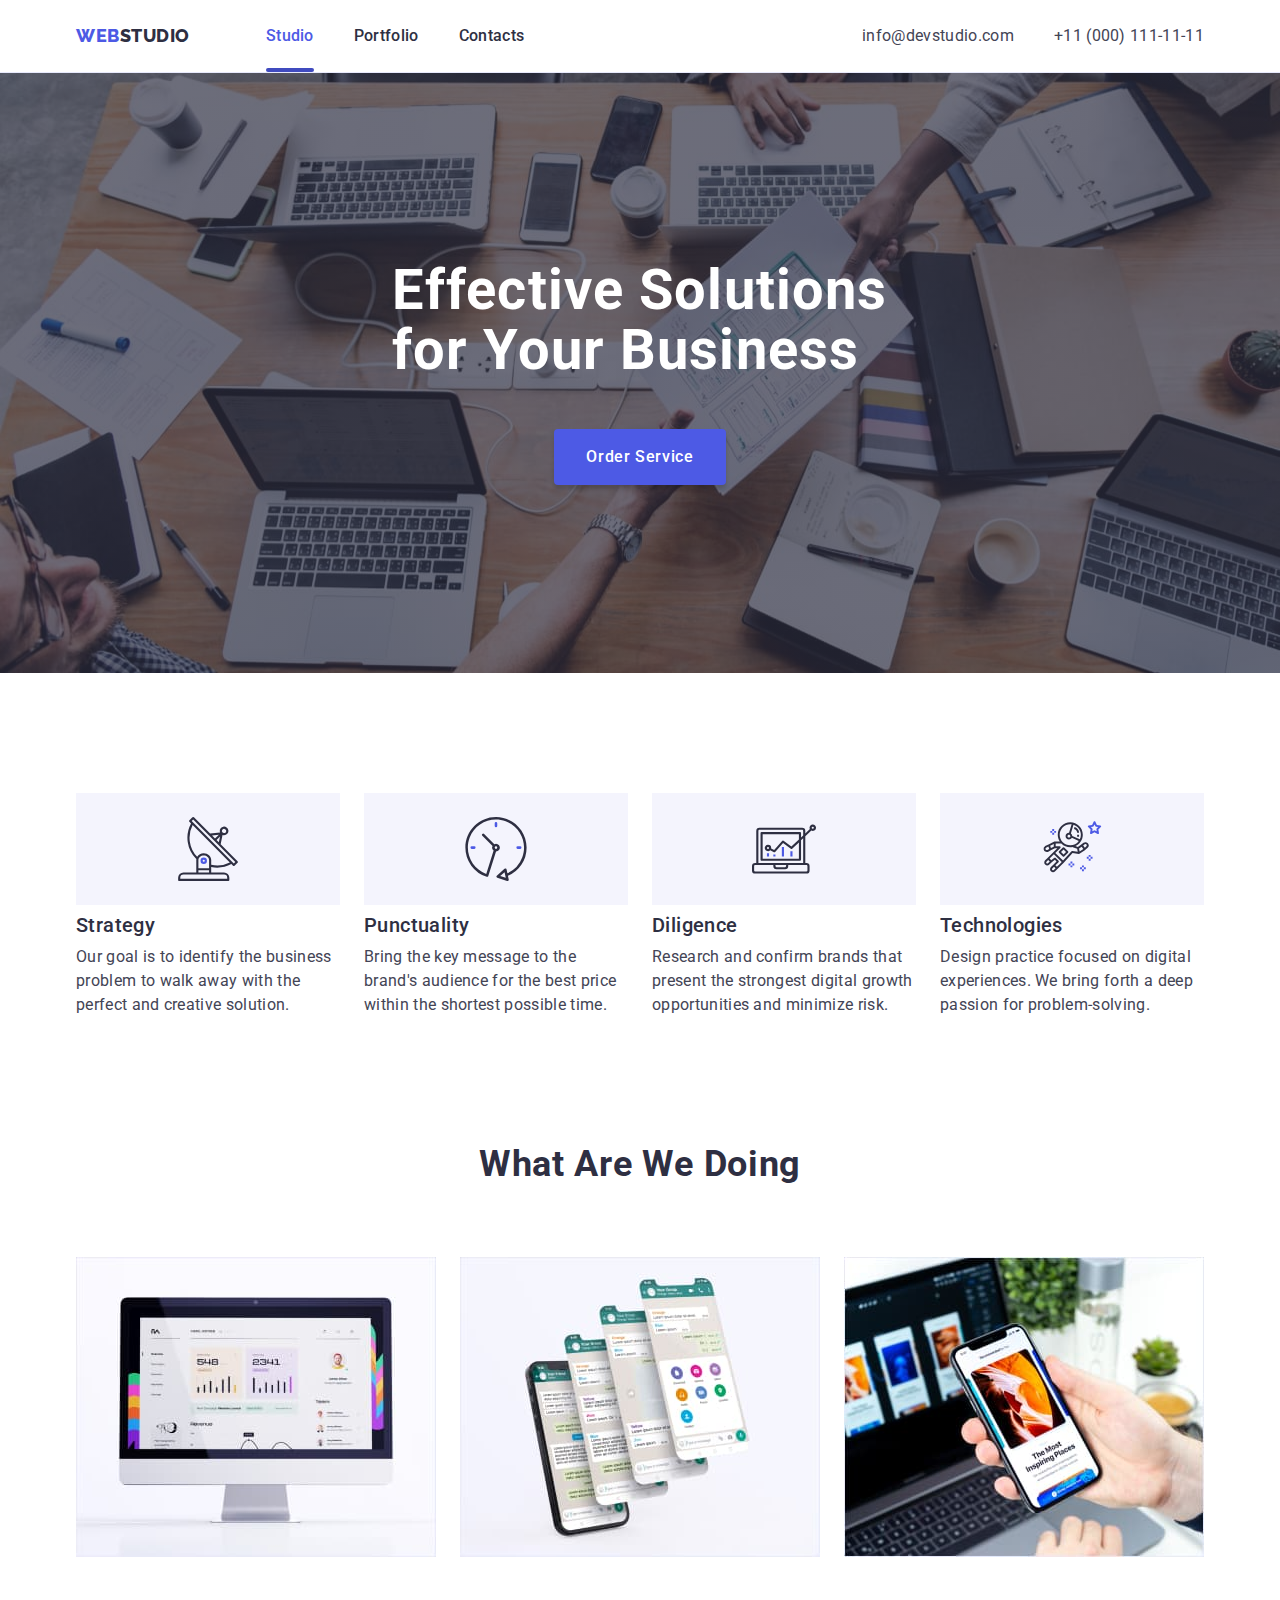
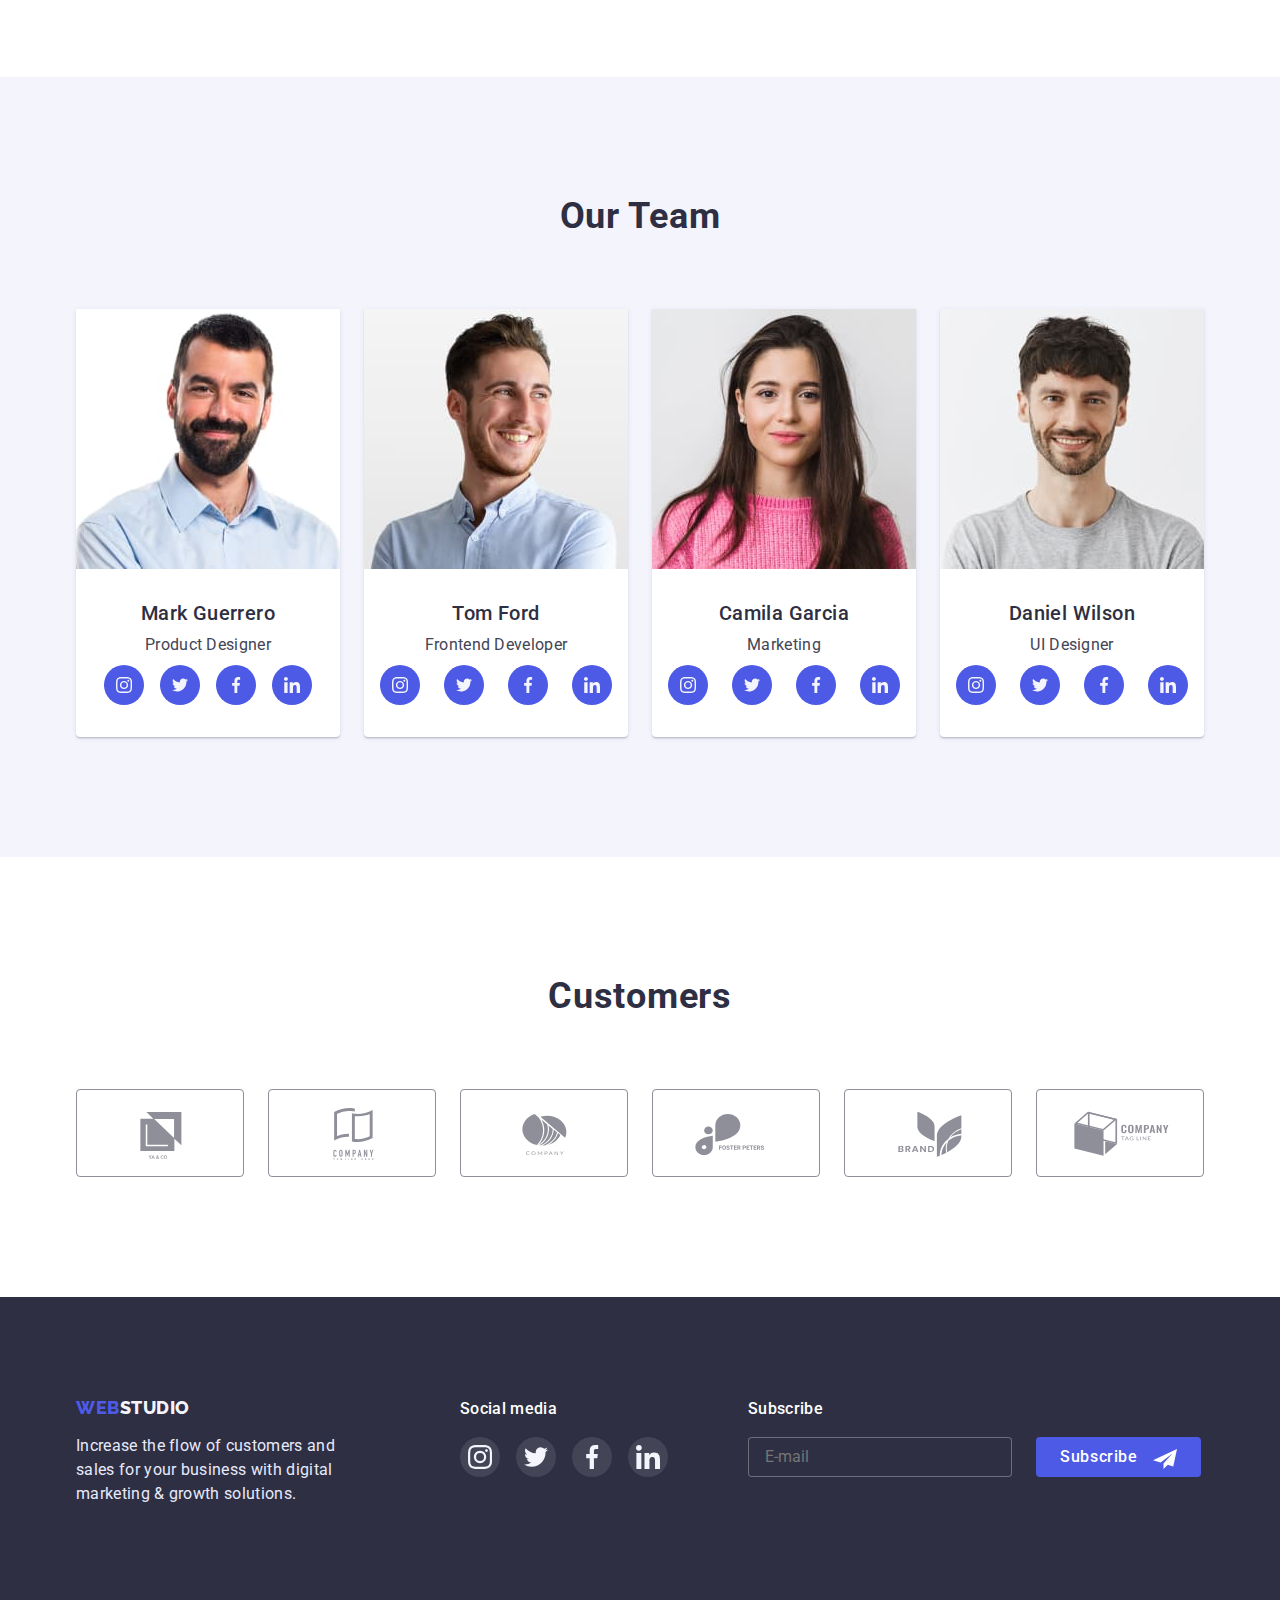
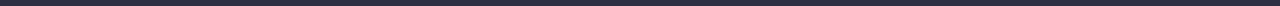
==== commit 9baf0e75: "small changes to html and css files" ====
--- a/index.html
+++ b/index.html
@@ -425,12 +425,15 @@
         <div class="subscribe-footer">
           <p class="social-media">Subscribe</p>
           <form class="form">
-            <input
-              type="email"
-              name="email"
-              class="footer-email"
-              placeholder="E-mail"
-              required />
+            <label>
+              <input
+                type="email"
+                name="email"
+                class="footer-email"
+                placeholder="E-mail"
+                required
+            /></label>
+
             <button type="submit" class="btn-subscribe">
               Subscribe
               <svg class="subscribe-logo" width="24" height="24">
@@ -494,7 +497,7 @@
               </svg>
             </span>
           </label>
-          <label class="modal-form-field"
+          <label class="modal-form-field modal-form-comment"
             ><span class="modal-form-input-descr">Comment</span>
             <textarea
               name="user_message"
--- a/css/styles.css
+++ b/css/styles.css
@@ -491,6 +491,8 @@
 }
 
 .footer-email {
+  width: 264px;
+  height: 40px;
   padding-left: 16px;
   color: rgba(255, 255, 255, 0.6);
   border: 1px solid rgba(255, 255, 255, 0.3);
@@ -601,6 +603,10 @@
   margin-bottom: 8px;
 }
 
+.modal-form-field.modal-form-comment {
+  margin-bottom: 16px;
+}
+
 .modal-form-input-descr {
   font-family: "Roboto", sans-serif;
   font-size: 12px;
@@ -645,16 +651,18 @@
 
 .modal-name-icon {
   position: absolute;
-  top: 11px;
+  top: 50%;
   left: 16px;
+  transform: translateY(-50%);
   transition: fill 250ms cubic-bezier(0.4, 0, 0.2, 1);
 }
 
 .modal-phone-icon,
 .modal-email-icon {
   position: absolute;
-  top: 8px;
+  top: 50%;
   left: 16px;
+  transform: translate(-50%);
   transition: fill 250ms cubic-bezier(0.4, 0, 0.2, 1);
 }
 
@@ -719,6 +727,7 @@
 
 .privacy-policy-text {
   text-decoration: underline;
+  color: var(--primary-brand-color);
 }
 
 .modal-submit-btn {
@@ -728,7 +737,8 @@
   color: var(--background-color);
   background-color: var(--primary-brand-color);
   border-radius: 4px;
-  transition: box-shadow 250ms cubic-bezier(0.4, 0, 0.2, 1);
+  transition: box-shadow 250ms cubic-bezier(0.4, 0, 0.2, 1),
+    background-color 250ms cubic-bezier(0.4, 0, 0.2, 1);
 }
 
 .modal-submit-btn:hover,
